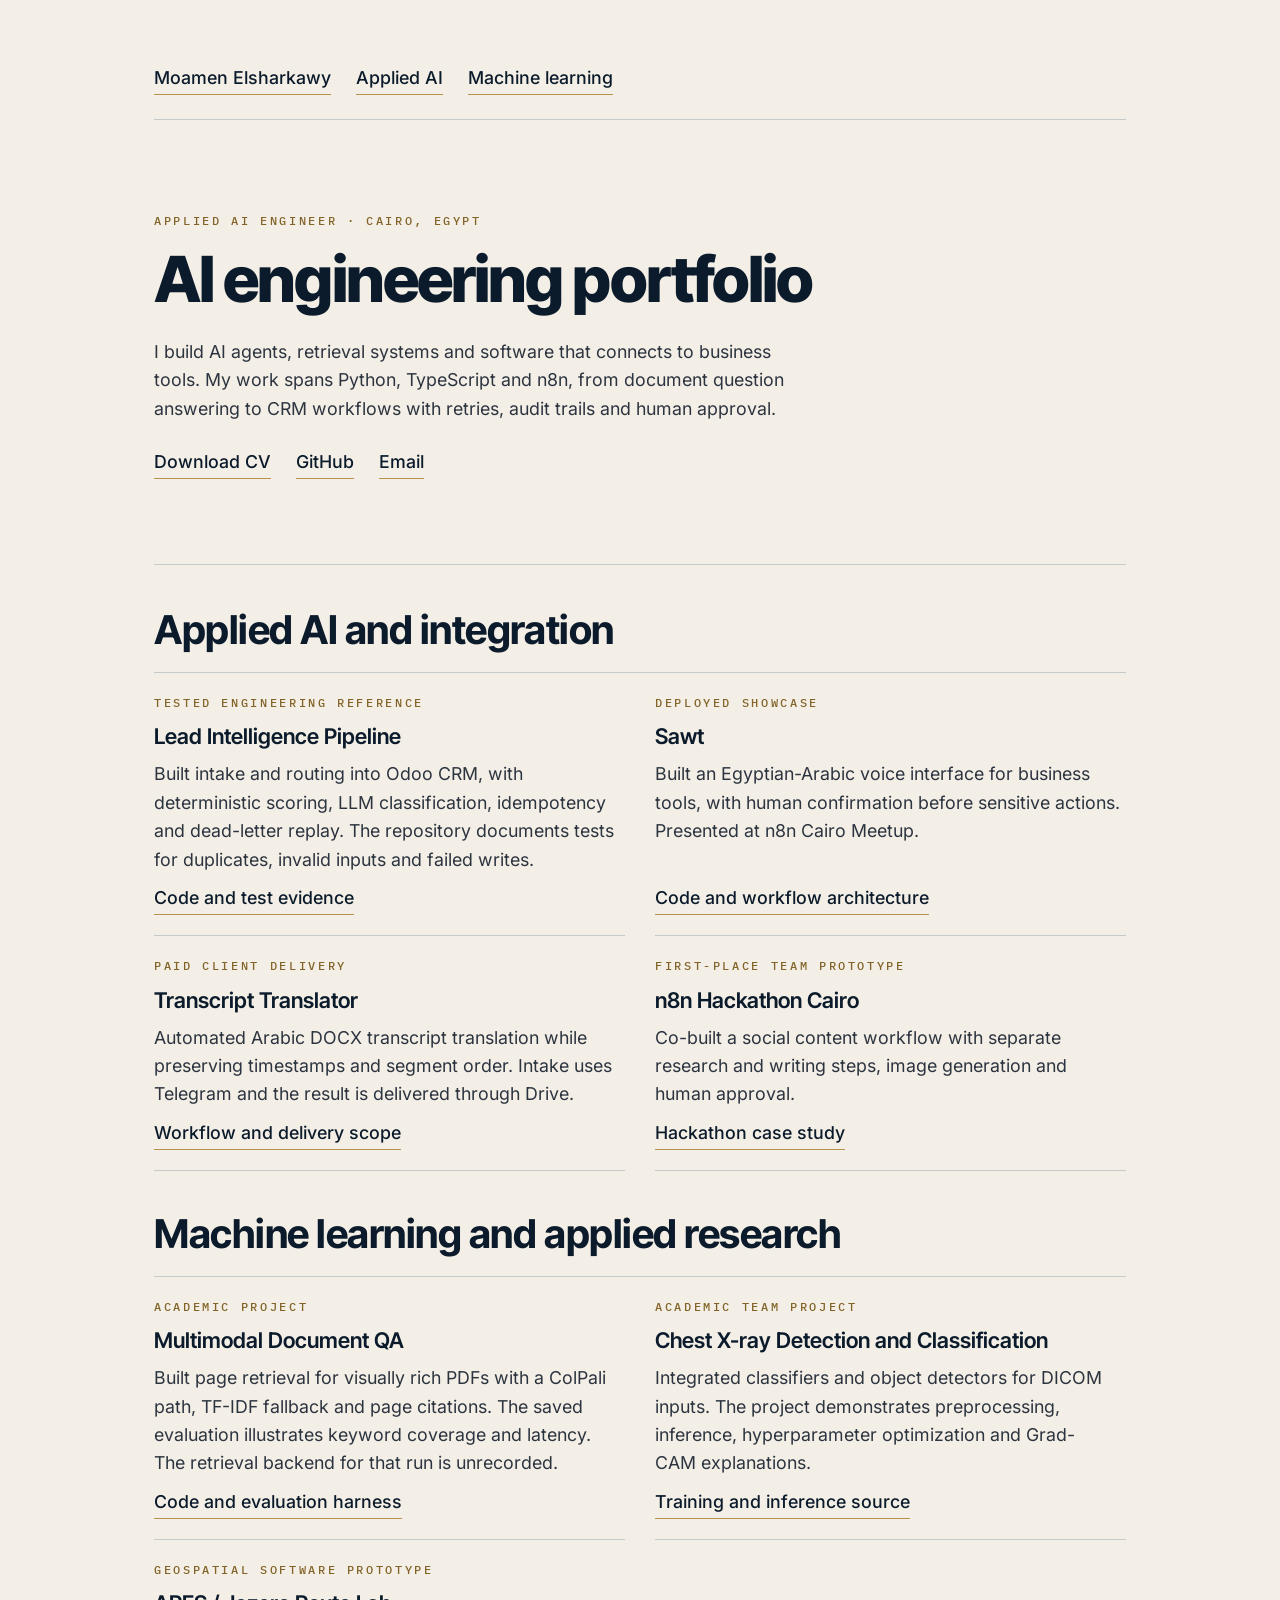
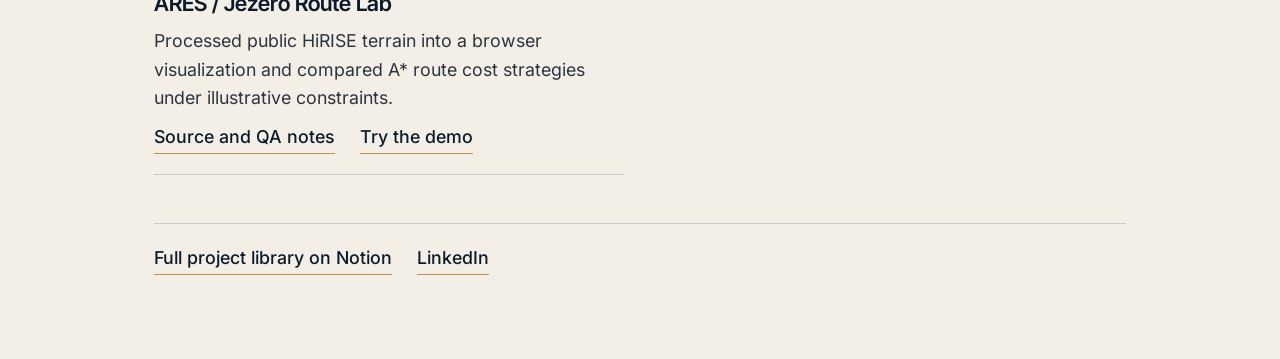
==== engineering.html @ 0602bab0 "Publish engineering portfolio and verified case studies" ====
<!doctype html>
<html lang="en">
<head>
  <meta charset="utf-8">
  <meta name="viewport" content="width=device-width, initial-scale=1">
  <title>Engineering portfolio | Moamen Elsharkawy</title>
  <meta name="description" content="Applied AI, machine learning and software engineering projects by Moamen Elsharkawy, with source code, test evidence and demonstrations.">
  <link rel="canonical" href="https://moamen-elsharkawy.github.io/engineering.html">
  <link rel="icon" type="image/svg+xml" href="./assets/favicon.svg">
  <link rel="stylesheet" href="./assets/fonts.css">
  <link rel="stylesheet" href="./assets/tokens.css">
  <link rel="stylesheet" href="./assets/site.css">
  <style>
    .engineering { width: min(1100px, 100%); margin-inline: auto; padding: clamp(24px, 5vw, 76px); }
    .engineering nav, .action-links { display: flex; flex-wrap: wrap; gap: .7rem 1.4rem; }
    .engineering a { text-underline-offset: .22em; overflow-wrap: anywhere; }
    .engineering a:focus-visible { outline: 2px solid currentColor; outline-offset: 4px; }
    .engineering header { border-block: 1px solid var(--hairline); padding-block: clamp(26px, 7vw, 85px); margin-block: 24px 42px; }
    .engineering h1 { max-width: 16ch; margin-block: 9px 24px; }
    .intro { max-width: 60ch; margin-block: 15px 25px; }
    .engineering h2 { margin-block: 40px 18px; }
    .projects { display: grid; grid-template-columns: repeat(2, minmax(0, 1fr)); gap: 0 30px; border-top: 1px solid var(--hairline); }
    .project { display: flex; flex-direction: column; padding-block: 20px; border-bottom: 1px solid var(--hairline); gap: 10px; }
    .project h3 { margin: 0; }
    .project .action-links { margin-top: auto; }
    .engineering footer { margin-top: 48px; padding-block: 20px; border-top: 1px solid var(--hairline); }
    @media (max-width: 650px) { .projects { grid-template-columns: 1fr; } }
  </style>
</head>
<body>
  <a class="skip" href="#main">Skip to content</a>
  <main id="main" class="engineering">
    <nav aria-label="Page navigation">
      <a class="link-underline" href="./index.html">Moamen Elsharkawy</a>
      <a class="link-underline" href="#applied">Applied AI</a>
      <a class="link-underline" href="#models">Machine learning</a>
    </nav>
    <header>
      <p class="kicker">Applied AI engineer · Cairo, Egypt</p>
      <h1>AI engineering portfolio</h1>
      <p class="intro">I build AI agents, retrieval systems and software that connects to business tools. My work spans Python, TypeScript and n8n, from document question answering to CRM workflows with retries, audit trails and human approval.</p>
      <div class="action-links">
        <a class="link-underline" href="./assets/Moamen-Elsharkawy-CV.pdf">Download CV</a>
        <a class="link-underline" href="https://github.com/Moamen-Elsharkawy">GitHub</a>
        <a class="link-underline" href="mailto:contact@moamen-ai.com">Email</a>
      </div>
    </header>
    <section aria-labelledby="applied">
      <h2 id="applied">Applied AI and integration</h2>
      <div class="projects">
        <article class="project">
          <p class="kicker">Tested engineering reference</p>
          <h3>Lead Intelligence Pipeline</h3>
          <p>Built intake and routing into Odoo CRM, with deterministic scoring, LLM classification, idempotency and dead-letter replay. The repository documents tests for duplicates, invalid inputs and failed writes.</p>
          <div class="action-links"><a class="link-underline" href="https://github.com/Moamen-Elsharkawy/lead-intelligence-pipeline">Code and test evidence</a></div>
        </article>
        <article class="project">
          <p class="kicker">Deployed showcase</p>
          <h3>Sawt</h3>
          <p>Built an Egyptian-Arabic voice interface for business tools, with human confirmation before sensitive actions. Presented at n8n Cairo Meetup.</p>
          <div class="action-links"><a class="link-underline" href="https://github.com/Moamen-Elsharkawy/sawt-voice-command-layer">Code and workflow architecture</a></div>
        </article>
        <article class="project">
          <p class="kicker">Paid client delivery</p>
          <h3>Transcript Translator</h3>
          <p>Automated Arabic DOCX transcript translation while preserving timestamps and segment order. Intake uses Telegram and the result is delivered through Drive.</p>
          <div class="action-links"><a class="link-underline" href="https://github.com/Moamen-Elsharkawy/transcript-translator-bot">Workflow and delivery scope</a></div>
        </article>
        <article class="project">
          <p class="kicker">First-place team prototype</p>
          <h3>n8n Hackathon Cairo</h3>
          <p>Co-built a social content workflow with separate research and writing steps, image generation and human approval.</p>
          <div class="action-links"><a class="link-underline" href="https://app.notion.com/p/4111df9dd8148162a33df10fcd00839c">Hackathon case study</a></div>
        </article>
      </div>
    </section>
    <section aria-labelledby="models">
      <h2 id="models">Machine learning and applied research</h2>
      <div class="projects">
        <article class="project">
          <p class="kicker">Academic project</p>
          <h3>Multimodal Document QA</h3>
          <p>Built page retrieval for visually rich PDFs with a ColPali path, TF-IDF fallback and page citations. The saved evaluation illustrates keyword coverage and latency. The retrieval backend for that run is unrecorded.</p>
          <div class="action-links"><a class="link-underline" href="https://github.com/Moamen-Elsharkawy/multimodal-rag-colpali">Code and evaluation harness</a></div>
        </article>
        <article class="project">
          <p class="kicker">Academic team project</p>
          <h3>Chest X-ray Detection and Classification</h3>
          <p>Integrated classifiers and object detectors for DICOM inputs. The project demonstrates preprocessing, inference, hyperparameter optimization and Grad-CAM explanations.</p>
          <div class="action-links"><a class="link-underline" href="https://github.com/Moamen-Elsharkawy/chest-xray-pneumonia-detection">Training and inference source</a></div>
        </article>
        <article class="project">
          <p class="kicker">Geospatial software prototype</p>
          <h3>ARES / Jezero Route Lab</h3>
          <p>Processed public HiRISE terrain into a browser visualization and compared A* route cost strategies under illustrative constraints.</p>
          <div class="action-links">
            <a class="link-underline" href="https://github.com/Moamen-Elsharkawy/ares-jezero-route-lab">Source and QA notes</a>
            <a class="link-underline" href="https://moamen-elsharkawy.github.io/ares-jezero-route-lab/">Try the demo</a>
          </div>
        </article>
      </div>
    </section>
    <footer class="action-links">
      <a class="link-underline" href="https://app.notion.com/p/c201df9dd81482998591011f978b1bda">Full project library on Notion</a>
      <a class="link-underline" href="https://www.linkedin.com/in/moamen--elsharkawy/">LinkedIn</a>
    </footer>
  </main>
</body>
</html>
---- assets/fonts.css ----
/* fonts.css - self-hosted replacement for the Google Fonts @import in tokens.css.
 *
 * WHY SELF-HOSTED: brand-assets/tokens.css @imports Google Fonts. On a public site that is a
 * third-party runtime dependency on the brand's typography, and tools/site-qa.mjs cannot fail on an
 * external request (it reports them but does not assert), so a blocked CDN would be invisible to the
 * only gate this site has. Vendoring makes the 404 check meaningful. Precedent: the AI Spark School
 * site vendors SpaceGrotesk-var.woff2 the same way.
 *
 * WHY THIS IS A <link>, NOT AN @import: an @import inside an already-linked stylesheet serialises a
 * second round trip before any font can start downloading. This file is linked in <head> BEFORE
 * tokens.css so the faces are declared by the time the type classes need them.
 *
 * THREE FILES, NOT EIGHT: Inter and Inter Tight are shipped as variable fonts covering the whole
 * weight range the brand uses, so one file each replaces four and three static weights. IBM Plex Mono
 * is only ever used at 500, so it stays a single static face. Latin subset only - this site is
 * English-only, which is also why IBM Plex Sans Arabic (declared in tokens.css --font-arabic) is
 * deliberately NOT shipped. Total: 108KB.
 *
 * The unicode-range is copied verbatim from the Google-served @font-face blocks these replace.
 * Licences + attribution: ./fonts/OFL.txt (all three are SIL OFL 1.1).
 */

/* Inter Tight - display face. Brand uses 600 / 700 / 800. */
@font-face {
  font-family: "Inter Tight";
  font-style: normal;
  font-weight: 600 800;
  font-display: swap;
  src: url("./fonts/InterTight-var-latin.woff2") format("woff2");
  unicode-range: U+0000-00FF, U+0131, U+0152-0153, U+02BB-02BC, U+02C6, U+02DA, U+02DC, U+0304,
    U+0308, U+0329, U+2000-206F, U+20AC, U+2122, U+2191, U+2193, U+2212, U+2215, U+FEFF, U+FFFD;
}

/* Inter - body face. Brand uses 400 / 500 / 600 / 700. */
@font-face {
  font-family: "Inter";
  font-style: normal;
  font-weight: 400 700;
  font-display: swap;
  src: url("./fonts/Inter-var-latin.woff2") format("woff2");
  unicode-range: U+0000-00FF, U+0131, U+0152-0153, U+02BB-02BC, U+02C6, U+02DA, U+02DC, U+0304,
    U+0308, U+0329, U+2000-206F, U+20AC, U+2122, U+2191, U+2193, U+2212, U+2215, U+FEFF, U+FFFD;
}

/* IBM Plex Mono - the tech micro-label layer (kickers, metadata, source lines). Only ever 500. */
@font-face {
  font-family: "IBM Plex Mono";
  font-style: normal;
  font-weight: 500;
  font-display: swap;
  src: url("./fonts/IBMPlexMono-500-latin.woff2") format("woff2");
  unicode-range: U+0000-00FF, U+0131, U+0152-0153, U+02BB-02BC, U+02C6, U+02DA, U+02DC, U+0304,
    U+0308, U+0329, U+2000-206F, U+20AC, U+2122, U+2191, U+2193, U+2212, U+2215, U+FEFF, U+FFFD;
}
---- assets/tokens.css ----
/* GENERATED from brand-assets/tokens.css by projects/internal/personal-site/tools/sync-brand.mjs.
   DO NOT EDIT - edit nothing here. brand-assets/ is frozen; the web layer is site.css, which loads
   after this file and reassigns the --fs-* tokens to fluid clamp() values. */
/* ============================================================
   MOAMEN ELSHARKAWY — PREMIUM LIGHT
   Colors + Type tokens
   ============================================================ */

/* ---------- Webfonts (Google Fonts; substitute for shipped TTFs) ---------- */
/* @import of Google Fonts removed at sync time. The faces are self-hosted and declared in
   ./fonts.css, which every page links BEFORE this file. See tools/sync-brand.mjs. */

:root {
  /* ---------- COLOR TOKENS ---------- */
  /* Brand palette — these six colors are the entire system. */
  --pearl-ivory:   #F4EFE6;   /* Primary canvas. Replaces white. */
  --obsidian-navy: #0B1B2C;   /* Type, mark, masthead. Replaces black. */
  --aged-brass:    #B8924C;   /* Hero accent — kicker, rules, big numbers, quote marks. */
  --steel-cyan:    #4FB3C7;   /* Secondary accent — keyword highlights, fine details. */
  --graphite:      #2C3440;   /* Secondary body. */
  --mist:          #9AA5B1;   /* Tertiary — captions, metadata, dividers. */

  /* Banned-by-system fallbacks (kept here for clarity, not for use) */
  /* --black: NEVER — use --obsidian-navy */
  /* --white: NEVER — use --pearl-ivory */

  /* ---------- SEMANTIC COLOR ---------- */
  --bg:           var(--pearl-ivory);
  --bg-inverted:  var(--obsidian-navy);
  --fg-1:         var(--obsidian-navy);   /* Primary type */
  --fg-2:         var(--graphite);        /* Body, secondary */
  --fg-3:         var(--mist);            /* Captions, metadata, divider */
  --accent:       var(--aged-brass);      /* Hero accent */
  --accent-2:     var(--steel-cyan);      /* Secondary accent */
  --rule:         var(--aged-brass);      /* Brass thin rule */
  --hairline:     rgba(154, 165, 177, 0.5); /* Mist 50% — soft divider */
  --masthead:     var(--obsidian-navy);   /* Magazine top/bottom rules */

  /* ---------- TYPE FAMILIES ---------- */
  --font-display: "Inter Tight", "Inter", system-ui, -apple-system, sans-serif;
  --font-body:    "Inter", system-ui, -apple-system, sans-serif;
  --font-arabic:  "IBM Plex Sans Arabic", "Cairo", "Noto Naskh Arabic", system-ui, sans-serif;
  --font-quote:   Georgia, "Times New Roman", serif; /* ONLY for oversized decorative quote mark */
  --font-mono:    "IBM Plex Mono", ui-monospace, "Consolas", monospace; /* tech micro-labels: kickers, metadata, captions */

  /* ---------- TYPE WEIGHTS ---------- */
  --w-body:    400;
  --w-medium:  500;
  --w-label:   600;   /* kicker, button label, tag */
  --w-bold:    700;   /* H2/H3, wordmark */
  --w-display: 800;   /* H1, hero numbers */

  /* ---------- TYPE SCALE ---------- */
  --fs-kicker:    10px;   /* 9–11 acceptable */
  --fs-caption:   12px;
  --fs-body-sm:   13px;
  --fs-body:      15px;
  --fs-body-lg:   16px;
  --fs-h3:        18px;
  --fs-h2:        26px;
  --fs-h1:        40px;   /* 32–48 */
  --fs-hero-num:  104px;  /* 80–120 */
  --fs-quote:     120px;  /* Decorative Georgia quote mark */

  /* ---------- TRACKING ---------- */
  --ls-display: -0.03em;   /* -1 to -1.5 on large sizes */
  --ls-h2:      -0.012em;
  --ls-body:     0;
  --ls-kicker:   0.22em;   /* 2–3px */
  --ls-byline:   0.18em;

  /* ---------- LINE HEIGHT ---------- */
  --lh-tight:   1.05;   /* hero numbers, big display */
  --lh-display: 1.12;   /* H1 */
  --lh-h2:      1.18;
  --lh-body:    1.6;
  --lh-quote:   1.18;

  /* ---------- LAYOUT TOKENS ---------- */
  --pad-card:        32px;   /* preferred — never below 24 */
  --pad-card-min:    24px;
  --radius-card:      6px;   /* corner radius on post layouts */
  --radius-tile:      8px;
  --rule-thin:        1px;   /* masthead, hairline */
  --rule-mid:       1.5px;   /* brass below kicker */
  --rule-bold:        4px;   /* brass underline at hero scale */
  --rule-w-short:    32px;   /* 24–48 brass rule below kicker */
  --rule-w-stat:     80px;   /* short brass rule below stat context */
  --rule-w-sig:      40px;   /* under wordmark */

  /* ---------- ASPECT RATIOS ---------- */
  /* For canvas containers — applied via aspect-ratio. */
  --ar-post:    4 / 5;     /* 1080×1350 */
  --ar-cover:   4 / 1;     /* 1584×396 */
  --ar-thumb:   16 / 9;    /* 1280×720 */
  --ar-square:  1 / 1;     /* 1080×1080 */
  --ar-story:   9 / 16;    /* 1080×1920 */
}

/* ============================================================
   BASE
   ============================================================ */

html, body {
  background: var(--bg);
  color: var(--fg-1);
  font-family: var(--font-body);
  font-size: var(--fs-body);
  line-height: var(--lh-body);
  -webkit-font-smoothing: antialiased;
  -moz-osx-font-smoothing: grayscale;
  text-rendering: optimizeLegibility;
}

/* ============================================================
   SEMANTIC TYPE — apply directly or via class
   ============================================================ */

.h1, h1 {
  font-family: var(--font-display);
  font-weight: var(--w-display);
  font-size: var(--fs-h1);
  line-height: var(--lh-display);
  letter-spacing: var(--ls-display);
  color: var(--fg-1);
  margin: 0;
  text-wrap: balance;
}

.h2, h2 {
  font-family: var(--font-display);
  font-weight: var(--w-bold);
  font-size: var(--fs-h2);
  line-height: var(--lh-h2);
  letter-spacing: var(--ls-h2);
  color: var(--fg-1);
  margin: 0;
}

.h3, h3 {
  font-family: var(--font-display);
  font-weight: var(--w-label);
  font-size: var(--fs-h3);
  line-height: 1.3;
  color: var(--fg-1);
  margin: 0;
}

.body, p {
  font-family: var(--font-body);
  font-weight: var(--w-body);
  font-size: var(--fs-body);
  line-height: var(--lh-body);
  color: var(--fg-2);
  margin: 0;
  text-wrap: pretty;
}

.body-sm {
  font-size: var(--fs-body-sm);
  line-height: var(--lh-body);
  color: var(--fg-2);
}

/* Kicker label — UPPERCASE, brass, wide-tracked, MONOSPACE (the tech-layer cue). The brand's signature. */
.kicker {
  font-family: var(--font-mono);
  font-weight: 500;
  font-size: var(--fs-kicker);
  letter-spacing: 0.2em;
  text-transform: uppercase;
  color: var(--accent);
  display: inline-block;
}

/* Caption / metadata in mist — monospace, "reads as code" */
.caption,
.meta {
  font-family: var(--font-mono);
  font-weight: 500;
  font-size: var(--fs-kicker);
  letter-spacing: 0.18em;
  text-transform: uppercase;
  color: var(--fg-3);
}

/* Wordmark — UPPERCASE in footer / signature placement */
.wordmark {
  font-family: var(--font-body);
  font-weight: var(--w-bold);
  font-size: var(--fs-caption);
  letter-spacing: var(--ls-byline);
  text-transform: uppercase;
  color: var(--fg-1);
}

/* Hero number — Inter Tight 800 in brass */
.hero-num {
  font-family: var(--font-display);
  font-weight: var(--w-display);
  font-size: var(--fs-hero-num);
  line-height: var(--lh-tight);
  letter-spacing: -0.04em;
  color: var(--accent);
}

/* Pull-quote mark — the only serif moment in the brand */
.quote-mark {
  font-family: var(--font-quote);
  font-weight: 700;
  font-size: var(--fs-quote);
  line-height: 1;
  color: var(--accent);
  opacity: 0.6;
}

/* Quote body */
.quote-body {
  font-family: var(--font-display);
  font-weight: var(--w-label);
  font-size: var(--fs-body-lg);
  line-height: var(--lh-quote);
  color: var(--fg-1);
}

/* Brass rules ------------------------------------------------ */
.rule-brass {
  display: block;
  height: var(--rule-mid);
  background: var(--accent);
  border: 0;
  width: var(--rule-w-short);
  margin: 0;
}
.rule-brass-bold {
  display: block;
  height: var(--rule-bold);
  background: var(--accent);
  border: 0;
  width: var(--rule-w-sig);
  margin: 0;
}
.rule-hairline {
  display: block;
  height: 1px;
  background: var(--hairline);
  border: 0;
  width: 100%;
  margin: 0;
}
.rule-masthead {
  display: block;
  height: 1px;
  background: var(--masthead);
  border: 0;
  width: 100%;
  margin: 0;
}

/* Highlights inside headlines */
.hl-brass { color: var(--accent); }
.hl-cyan  { color: var(--accent-2); }

/* Arabic block — RTL with the IBM Plex Arabic stack */
.arabic,
[dir="rtl"] {
  font-family: var(--font-arabic);
}

/* ============================================================
   CANVAS — fixed-size post / cover / thumb scaffolds
   ============================================================ */

.canvas {
  background: var(--bg);
  color: var(--fg-1);
  font-family: var(--font-body);
  position: relative;
  overflow: hidden;
}
.canvas--post   { width: 1080px; height: 1350px; }
.canvas--square { width: 1080px; height: 1080px; }
.canvas--thumb  { width: 1280px; height:  720px; }
.canvas--cover  { width: 1584px; height:  396px; }
.canvas--story  { width: 1080px; height: 1920px; }

/* ============================================================
   TECH LAYER — node-line motif + signature (the "AI automation" cue)
   ============================================================ */

/* Node-line motif: a thin brass line punctuated by 3 dots. The evolution of the plain
   brass rule; reads as a workflow path. CSS-only (line + 3 radial-gradient dots). */
.node-rule {
  height: 9px;
  width: var(--rule-w-stat);   /* default ~80px; override inline as needed */
  background:
    linear-gradient(var(--accent), var(--accent)) 0 50% / 100% 1.5px no-repeat,
    radial-gradient(circle, var(--accent) 4px, transparent 4.5px) 0%   50% / 9px 9px no-repeat,
    radial-gradient(circle, var(--accent) 4px, transparent 4.5px) 50%  50% / 9px 9px no-repeat,
    radial-gradient(circle, var(--accent) 4px, transparent 4.5px) 100% 50% / 9px 9px no-repeat;
}

/* Signature lockup — the M-Flow mark + name, placed quietly in a corner/footer of every piece.
   Markup:  <div class="signature"><svg class="sig-mark">…M-Flow…</svg>
              <span class="sig-name">Moamen Elsharkawy</span></div>
   On tight surfaces (avatars, small thumbs) drop .sig-name and keep the mark only. */
.signature {
  display: inline-flex;
  align-items: center;
  gap: 10px;
}
.signature .sig-mark { display: block; flex: none; }
.signature .sig-name {
  font-family: var(--font-body);
  font-weight: var(--w-label);
  font-size: var(--fs-caption);
  letter-spacing: 0.06em;
  text-transform: uppercase;
  color: var(--fg-1);
  white-space: nowrap;
}
.signature .sig-name.on-dark { color: var(--pearl-ivory); }

/* The M-Flow mark as an inline SVG (paste this where a mark is needed; set color via `color`).
   <svg class="sig-mark" viewBox="0 0 120 120" width="26" height="26" style="color:var(--accent)">
     <path d="M24 30 L24 94 M24 30 L60 74 L96 30 M96 30 L96 94" fill="none"
       stroke="currentColor" stroke-width="11" stroke-linecap="round" stroke-linejoin="round"/>
     <circle cx="24" cy="30" r="9" fill="currentColor"/><circle cx="96" cy="30" r="9" fill="currentColor"/>
     <circle cx="60" cy="74" r="9" fill="currentColor"/>
   </svg> */
---- assets/site.css ----
/* ============================================================================================
   site.css - THE WEB LAYER for moamen-ai.com
   Loads AFTER assets/tokens.css (the vendored, frozen Premium Light brand system).
   ============================================================================================

   HOW THIS RELATES TO THE BRAND. tokens.css is tuned for fixed canvases (1080x1350, 1280x720) and
   every one of its type classes hardcodes `font-size: var(--fs-h1)` etc. So the cheapest correct way
   to make the whole brand responsive is to REASSIGN those same custom properties here, in one :root
   block. Because this file loads second, the new values cascade into .h1 / .h2 / .kicker / .hero-num /
   .quote-mark / .body with every ratio, tracking and line-height preserved. tokens.css is never
   edited (it is frozen and hash-checked by tools/sync-brand.mjs --check).

   FOUR RECORDED AMENDMENTS. A responsive site cannot hold every canvas-tuned number. Each deviation
   is a documented decision, not silent drift. Full reasoning: docs/decisions.md.

     A. Body base 15px -> 16px minimum. The canvas scale was tuned for a 1080px artboard, not a
        16px-rem browser.
     B. --fs-hero-num may fall below the brand's 80px floor under 1024px, because 80px overflows a
        390px column. It never exceeds 120px, so the top of the 80-120px band is respected.
     C. The kicker is 11px, stepping to 12px at 768px, not the canvas 10px. At 0.2em tracking, 10px is
        unreadable on a phone. Nothing on this site renders below 11px, so the brand's 9px hard floor
        keeps real headroom instead of being scraped.
     D. CONTRAST. Measured against Pearl Ivory #F4EFE6: Obsidian 15.19:1 and Graphite 10.96:1 pass,
        but Mist 2.19:1, Aged Brass 2.53:1 and Steel Cyan 2.13:1 fail even the 3:1 non-text minimum,
        at every size. brand-guide.md never mentions contrast, so it gives no cover. The line drawn
        here, and it is a clean one:
          - brass TEXT on Pearl        -> --brass-deep #826429 (4.82:1)
          - brass GEOMETRY (rules, dots, node motif, graph spine, the mark, borders) -> --aged-brass,
            unchanged, because none of it is text
          - brass text on the two obsidian bands -> --aged-brass, unchanged (6.01:1)
          - mist TEXT on Pearl         -> --graphite (10.96:1)
          - mist text on obsidian      -> --mist, unchanged (6.95:1)
          - mist 1px hairlines         -> unchanged, non-text
          - focus ring                 -> Obsidian, never brass
        --brass-deep is the same hue (39.8deg vs 38.9deg), just darker, so kickers still read as
        brass. Brass is never the sole carrier of information anywhere on this site.
        NOTE: --graphite is 1.39:1 on Obsidian. It must never appear on the two dark bands.

   STRUCTURAL LAW: brass rule widths stay FIXED at the token values (32 / 40 / 80px) and are never a
   percentage or a vw. brand-guide.md says a brass rule is 24-80px and must always be short, never
   spanning full width - a percentage-width rule violates that at some viewport by definition.

   MEASURE, NOT PERCENTAGE COLUMNS: the reading column is set in `ch`. That is what makes the page read
   as a publication at every width rather than only at the one it was designed on.

   FILE ORDER MATTERS: the prefers-reduced-motion block is the LAST thing in this file. If it came
   before the component rules, `.reveal { opacity: 1 }` would lose the cascade to the later
   `.reveal { opacity: 0 }` at equal specificity, and any element the JS guard missed would stay
   invisible. Do not move it.

   BREAKPOINTS - four, and only four (CSS cannot use custom properties in media queries, so literals):
     560px   credential strips and 4-up figure grids go single column; colophon bottom row wraps
     700px   the hero node graph is replaced by its 2x2 HTML fallback; the fixed bottom CTA bar
             appears; masthead drops to 56px
     900px   2x2 and 3-up grids collapse; masthead centre links hide; ledger goes 2x2
     1080px  the hero, #house and the work rows split into two columns
   (1200px is used once, to let #method go 4-across.)
   ============================================================================================ */

/* ---------------------------------------------------------------------------
   1. TOKEN LAYER - fluid reassignment + the new --web-* names
   Every clamp is written as clamp(min, Avw + Bpx, max) so the middle term is exact at both ends
   (390px phone, 1440px desktop) instead of being a hand-waved guess.
   --------------------------------------------------------------------------- */
:root {
  /* --- amendment D: the one new colour, a darker shade of the existing brass --- */
  --brass-deep: #826429;         /* 4.82:1 on Pearl Ivory. Brass TEXT on light surfaces only. */

  /* --- fluid type scale (reassigns tokens.css) --- */
  --fs-kicker:   11px;                                  /* amendment C; steps to 12px at 768px */
  --fs-caption:  clamp(12px, 0.10vw + 11.6px, 13px);
  --fs-body-sm:  clamp(13px, 0.10vw + 12.6px, 14px);
  --fs-body:     clamp(16px, 0.19vw + 15.3px, 18px);    /* amendment A */
  --fs-body-lg:  clamp(17px, 0.38vw + 15.5px, 21px);
  --fs-h3:       clamp(19px, 0.29vw + 17.9px, 22px);
  --fs-h2:       clamp(27px, 1.43vw + 21.4px, 42px);
  --fs-h1:       clamp(38px, 2.86vw + 26.9px, 68px);
  --fs-hero-num: clamp(52px, 6.10vw + 28.2px, 116px);   /* amendment B */
  --fs-quote:    clamp(72px, 4.57vw + 54.2px, 120px);

  /* --- things the canvas system never needed --- */
  --web-gutter:       clamp(24px, 4.6vw, 72px);  /* 24px floor is the brand's own stated minimum */
  --web-band-y:       clamp(72px, 8.6vw, 148px);
  --web-container:    1160px;
  --web-measure:      68ch;
  --web-measure-lead: 34ch;
  --web-measure-head: 21ch;

  --web-masthead-h:   66px;
  --web-mobile-cta-h: 56px;

  /* --- motion --- */
  --web-ease:      cubic-bezier(0.2, 0.7, 0.3, 1);
  --web-ease-draw: cubic-bezier(0.22, 0.61, 0.36, 1);
  --web-t-hover:   160ms;
  --web-t-reveal:  240ms;
}

@media (min-width: 768px) {
  :root { --fs-kicker: 12px; }
}

/* ---------------------------------------------------------------------------
   2. BASE
   --------------------------------------------------------------------------- */
*, *::before, *::after { box-sizing: border-box; }
* { margin: 0; padding: 0; }

html {
  -webkit-text-size-adjust: 100%;
  /* every anchor target clears the sticky masthead; see .anchor below */
  scroll-padding-bottom: var(--web-mobile-cta-h);
}

body {
  background: var(--bg);
  color: var(--fg-1);
  font-family: var(--font-body);
  font-size: var(--fs-body);
  line-height: var(--lh-body);
  overflow-x: hidden;   /* belt-and-braces: site-qa.mjs asserts scrollWidth == innerWidth */
}

img, svg { display: block; max-width: 100%; }
ul, ol { list-style: none; }

a { color: inherit; text-decoration: none; transition: color var(--web-t-hover) ease; }
a:hover { color: var(--brass-deep); }          /* colour shift only - brand law, no geometry change */
a:active { opacity: 0.85; }                     /* press state; never a shrink */

/* Focus: Obsidian at 15.19:1. NEVER brass (2.53:1 would fail the 3:1 non-text minimum). */
:focus-visible { outline: 2px solid var(--obsidian-navy); outline-offset: 3px; border-radius: 2px; }
:focus:not(:focus-visible) { outline: none; }
.band--dark :focus-visible { outline-color: var(--pearl-ivory); }

.sr-only {
  position: absolute; width: 1px; height: 1px; padding: 0; margin: -1px;
  overflow: hidden; clip: rect(0 0 0 0); white-space: nowrap; border: 0;
}

/* Skip link - first focusable element on every page. */
.skip {
  position: absolute; left: var(--web-gutter); top: -100px; z-index: 100;
  background: var(--obsidian-navy); color: var(--pearl-ivory);
  padding: 12px 20px; font-size: var(--fs-body-sm); font-weight: var(--w-label);
  transition: top 120ms ease;
}
.skip:focus { top: 12px; color: var(--pearl-ivory); }

/* Every id that is a link target clears the sticky masthead, so a jump does not land under it.
   Load-bearing for the nine #numbers provenance rows the ledger figures link to. */
.anchor { scroll-margin-top: calc(var(--web-masthead-h) + 16px); }
@media (max-width: 700px) { .anchor { scroll-margin-top: 72px; } }

/* ---------------------------------------------------------------------------
   3. AMENDMENT D APPLIED - the colour corrections over tokens.css
   --------------------------------------------------------------------------- */

/* Brass text on Pearl drops to the deeper shade. */
.kicker { color: var(--brass-deep); letter-spacing: var(--ls-kicker); }
.hero-num { color: var(--brass-deep); }
.hl-brass { color: var(--brass-deep); }

/* Mist text on Pearl becomes Graphite. Mist survives only as hairlines and on the dark bands. */
.caption, .meta { color: var(--fg-2); }

/* On the two obsidian bands, brass and mist are already compliant, so they revert to the true brand
   values. This is also why --graphite must never appear inside .band--dark. */
.band--dark .kicker,
.band--dark .hero-num,
.band--dark .hl-brass { color: var(--accent); }
.band--dark .caption,
.band--dark .meta { color: var(--fg-3); }

/* ---------------------------------------------------------------------------
   4. LAYOUT PRIMITIVES
   --------------------------------------------------------------------------- */
.container { width: 100%; max-width: var(--web-container); margin-inline: auto; }

.band { padding: var(--web-band-y) var(--web-gutter); }
.band--tight { padding-block: calc(var(--web-band-y) * 0.72); }

.band--dark {
  background: var(--bg-inverted);
  color: var(--pearl-ivory);
}
.band--dark h2, .band--dark h3, .band--dark .h2, .band--dark .h3 { color: var(--pearl-ivory); }
.band--dark p { color: #CFCABF; }   /* Pearl at reduced strength: 11.2:1 on Obsidian */

.measure { max-width: var(--web-measure); }

.sec-head { margin-bottom: clamp(40px, 4vw, 64px); }
.sec-head .kicker { display: block; margin-bottom: 12px; }
.sec-head .node-rule { margin-bottom: 22px; }
.sec-head h2 { max-width: 24ch; }
.sec-head p { margin-top: 18px; max-width: 56ch; font-size: var(--fs-body-lg); }

/* A section head whose "heading" is really a statement line, not a title (used by #ledger). Set at
   body-lg in the display face rather than at h2 scale, so it reads as a claim being made rather than
   as another section title. */
.sec-head .statement {
  font-family: var(--font-display); font-weight: var(--w-label);
  font-size: var(--fs-body-lg); line-height: var(--lh-h2); letter-spacing: 0;
  max-width: 46ch;
}

.grid-2 { display: grid; grid-template-columns: repeat(2, 1fr); gap: clamp(32px, 3.4vw, 48px); }
.grid-3 { display: grid; grid-template-columns: repeat(3, 1fr); gap: clamp(28px, 3vw, 40px); }
.grid-4 { display: grid; grid-template-columns: repeat(4, 1fr); gap: clamp(24px, 2.4vw, 36px); }
@media (max-width: 900px) { .grid-2, .grid-3, .grid-4 { grid-template-columns: 1fr; } }

.row-hairline { border-top: 1px solid var(--hairline); }
.rule-full { height: 1px; background: var(--hairline); border: 0; }

/* ---------------------------------------------------------------------------
   5. THE NODE-LINE MOTIF, extended
   .node-rule already exists in tokens.css. .stack-strip is the new component: the same brass line +
   dot language replacing tag pills, which are the most generic element in a portfolio card.
   --------------------------------------------------------------------------- */
/* tokens.css declares .node-rule's height, width and background but no `display`, so on the <span>
   this site uses it stays inline and the box is never drawn. One line makes the brand's second
   signature element actually render. */
.node-rule { display: block; }

.stack-strip {
  display: flex; flex-wrap: wrap; align-items: center;
  gap: 6px 18px;
  font-family: var(--font-mono); font-weight: 500; font-size: 11px;
  letter-spacing: 0.1em; text-transform: uppercase; color: var(--fg-1);
  padding-top: 16px; position: relative;
}
/* A hairline, not brass. A brass rule spanning the strip would run 280px+; brand-guide.md caps brass
   rules at 24-80px and says they must always be short. The brass DOTS carry the node motif on their
   own, which is the point of the component. */
.stack-strip::before {
  content: ""; position: absolute; top: 0; left: 0; right: 0;
  height: 1px; background: var(--hairline);
}
.stack-strip li { display: flex; align-items: center; gap: 7px; }
.stack-strip li::before {
  content: ""; width: 4px; height: 4px; border-radius: 50%;
  background: var(--accent); flex: none;
}

/* ---------------------------------------------------------------------------
   6. MASTHEAD + persistent CTA
   --------------------------------------------------------------------------- */
.masthead {
  position: sticky; top: 0; z-index: 50;
  background: var(--bg);
  height: var(--web-masthead-h);
  border-bottom: 1px solid transparent;
  transition: border-color 200ms ease;
}
.masthead.is-scrolled { border-bottom-color: var(--masthead); }
.masthead-inner {
  height: 100%; display: flex; align-items: center; gap: 24px;
  padding-inline: var(--web-gutter);
}
.masthead .lockup { display: flex; align-items: center; gap: 10px; flex: none; }
.masthead .lockup svg { color: var(--obsidian-navy); }
.masthead .lockup:hover svg { color: var(--brass-deep); }
.nav-links { display: flex; gap: 28px; margin-inline: auto; }
.nav-links a { font-size: 15px; font-weight: var(--w-medium); }
.masthead-right { display: flex; align-items: center; gap: 20px; flex: none; }
.masthead-right .meta { display: none; }

/* Text CTA with a brass underline. Deliberately not a filled pill: brand-guide has no button spec and
   a filled pill is the most generic element available. */
.cta-text {
  font-weight: var(--w-label); font-size: 15px;
  border-bottom: 1.5px solid var(--accent); padding-bottom: 2px;
}

@media (min-width: 1080px) { .masthead-right .meta { display: block; } }
@media (max-width: 900px) {
  .nav-links { display: none; }
  .masthead-right { margin-inline-start: auto; }
}
@media (max-width: 700px) {
  .masthead { height: 56px; }
  body { padding-bottom: var(--web-mobile-cta-h); }
}

.mobile-cta-bar { display: none; }
@media (max-width: 700px) {
  .mobile-cta-bar {
    display: flex; align-items: center; justify-content: center;
    position: fixed; inset: auto 0 0 0; z-index: 60;
    height: var(--web-mobile-cta-h);
    background: var(--bg); border-top: 1px solid var(--masthead);
  }
  .mobile-cta-bar a {
    font-weight: var(--w-label); font-size: 15px;
    border-bottom: 1.5px solid var(--accent); padding-bottom: 2px;
  }
}

/* ---------------------------------------------------------------------------
   7. BUTTONS - exactly one filled element per page, in the hero
   --------------------------------------------------------------------------- */
.btn {
  display: inline-block;
  font-family: var(--font-body); font-weight: var(--w-label); font-size: var(--fs-body);
  padding: 14px 26px; border-radius: 6px; border: 1.5px solid var(--obsidian-navy);
  background: var(--obsidian-navy); color: var(--pearl-ivory);
  transition: background-color var(--web-t-hover) ease, border-color var(--web-t-hover) ease;
}
.btn:hover { background: var(--aged-brass); border-color: var(--aged-brass); color: var(--pearl-ivory); }
.btn:active { opacity: 0.85; }

.btn--onDark {
  background: var(--aged-brass); border-color: var(--aged-brass); color: var(--obsidian-navy);
}
.btn--onDark:hover {
  background: var(--pearl-ivory); border-color: var(--pearl-ivory); color: var(--obsidian-navy);
}

.link-underline { border-bottom: 1.5px solid var(--accent); padding-bottom: 2px; font-weight: var(--w-medium); }

/* ---------------------------------------------------------------------------
   8. HERO
   --------------------------------------------------------------------------- */
.hero { padding: clamp(40px, 4vw, 64px) var(--web-gutter) var(--web-band-y); }
.hero-grid {
  display: grid; grid-template-columns: 1.05fr 0.95fr;
  gap: clamp(40px, 4.4vw, 64px); align-items: center;
}
@media (max-width: 1080px) {
  .hero-grid { grid-template-columns: 1fr; }
  .hero-graph { order: 2; max-width: 480px; margin-inline: auto; }
}

.hero-meta {
  display: flex; justify-content: space-between; align-items: baseline; gap: 16px;
  padding-block: 12px;
  border-top: 1px solid var(--masthead); border-bottom: 1px solid var(--masthead);
  margin-bottom: 28px;
}
.hero-meta .kicker { letter-spacing: 0.18em; }
.hero h1 { max-width: var(--web-measure-head); margin-block: 22px 0; }
.hero h1 em { font-style: normal; color: var(--brass-deep); }
.hero .lead { margin-top: 22px; max-width: 46ch; font-size: var(--fs-body-lg); }
.cta-row { display: flex; flex-wrap: wrap; align-items: center; gap: 20px 28px; margin-top: 32px; }
.micro-cta { margin-top: 20px; max-width: 52ch; font-size: var(--fs-body-sm); }

/* Hero byline: the face above the fold, in the magazine-author idiom rather than as a hero image.
   Same file as the large #about portrait, so it costs no extra request. The brass ring is CSS, not
   baked into the raster, so it stays a true 1.5px at both display sizes. */
.hero-byline { display: flex; align-items: center; gap: 16px; margin-top: 30px; }
.hero-byline img {
  width: 76px; height: 76px; flex: none;
  border-radius: 50%;
  box-shadow: 0 0 0 1.5px var(--aged-brass);
}
.hero-byline strong {
  display: block; font-family: var(--font-display); font-weight: var(--w-bold);
  font-size: var(--fs-body); color: var(--fg-1);
}
.hero-byline .meta { display: block; margin-top: 5px; font-size: 11px; line-height: 1.6; }

/* Credential strip - brand signature element: mono label over a display value. */
.cred-strip {
  display: grid; grid-template-columns: repeat(3, 1fr);
  margin-top: 34px; padding-top: 22px; border-top: 1px solid var(--hairline);
}
.cred-cell { padding-inline: 20px; }
.cred-cell:first-child { padding-inline-start: 0; }
.cred-cell + .cred-cell { border-inline-start: 1px solid var(--hairline); }
.cred-cell .meta { display: block; font-size: 11px; margin-bottom: 7px; }
.cred-cell strong {
  font-family: var(--font-display); font-weight: var(--w-bold);
  font-size: var(--fs-body); color: var(--fg-1); line-height: 1.35;
}
@media (max-width: 560px) {
  .cred-strip { grid-template-columns: 1fr; gap: 18px; }
  .cred-cell { padding-inline: 0; }
  .cred-cell + .cred-cell { border-inline-start: 0; border-top: 1px solid var(--hairline); padding-top: 18px; }
}

/* ---------------------------------------------------------------------------
   9. THE NODE GRAPH
   THE ASPECT-RATIO LOCK IS MANDATORY. preserveAspectRatio="xMidYMid meet" letterboxes the SVG
   whenever the container's ratio differs from the viewBox, which is exactly how label alignment
   silently detaches at one viewport and never gets noticed. Locking the wrapper to the viewBox ratio
   removes the whole failure mode.
   NO <text> IN THE SVG: SVG text scales with the viewBox, so an 11px label lands near 4.5px at mobile
   width, under the brand's 9px floor. Labels are HTML in grid rows that share the graph's column
   template - and the template is derived from the real node x-positions, not equal quarters, or the
   labels sit up to 7px off their nodes.
   --------------------------------------------------------------------------- */
.ng-wrap { max-width: 620px; margin-inline: auto; }

/* Node columns sit at x = 80 / 240 / 400 / 560 in a 640-wide viewBox - which is exactly the centre of
   each quarter (160 wide). That is deliberate: it means four equal 1fr label columns land dead on the
   nodes with zero positioning maths, at every width. The alternative considered was columns at
   96/288/480/672 in a 760 viewBox, where equal quarters would have put labels up to 7px off their
   nodes, drifting proportionally with the viewport.
   It also improves the logo mapping: x' = 6.667x - 80 and y' = 4.0625y - 1.875, so the mark's own
   nodes (24,30) and (96,30) land precisely on column 1 and column 4, and the horizontal stretch drops
   from 2.01:1 to 1.64:1 - enough that the spine still reads as the M-Flow mark, which is what makes
   the claim in docs/decisions.md true rather than decorative. */
.ng-labels, .ng-captions {
  display: grid;
  grid-template-columns: repeat(4, 1fr);
}
.ng-labels {
  margin-bottom: 14px;
  font-family: var(--font-mono); font-weight: 500; font-size: 11px;
  letter-spacing: 0.16em; text-transform: uppercase;
  color: var(--fg-2);                 /* amendment D: Graphite, not Mist - these are the diagram's
                                         only readable labels, so they cannot be its least legible
                                         content. */
}
.ng-labels span { text-align: center; }
.ng-svg { width: 100%; height: auto; aspect-ratio: 640 / 480; }
.ng-captions { margin-top: 12px; align-items: start; }
.ng-captions .cadence-caps { grid-column: 4; }
.ng-captions .loop-cap { grid-column: 1; grid-row: 1; }
.ng-captions li, .ng-captions p {
  font-family: var(--font-mono); font-weight: 500; font-size: 11px;
  letter-spacing: 0.08em; text-transform: uppercase; color: var(--fg-1);
  text-align: center; line-height: 1.9;
}
.ng-captions .loop-cap { color: var(--fg-2); }
.ng-captions .loop-cap::before {
  content: ""; display: inline-block; width: 5px; height: 5px; border-radius: 50%;
  background: var(--steel-cyan); margin-inline-end: 7px; vertical-align: 0.15em;
}

.ng-edge   { fill: none; stroke: var(--hairline); stroke-width: 1.5; stroke-linecap: round; stroke-linejoin: round; }
.ng-cyan   { fill: none; stroke: var(--steel-cyan); stroke-width: 1.5; stroke-dasharray: 4 6; }
.ng-spine  { fill: none; stroke: var(--aged-brass); stroke-width: 2.5; stroke-linecap: round; stroke-linejoin: round; }
.ng-node   { fill: var(--obsidian-navy); }
.ng-node--brass { fill: var(--aged-brass); }   /* the three M-Flow nodes; these never animate */
.static-flow { display: none; }                /* reduced-motion substitute for the packet */

/* The 2x2 fallback that replaces the whole SVG under 700px. */
.ng-fallback { display: none; }
@media (max-width: 700px) {
  .ng-wrap { display: none; }
  .ng-fallback {
    display: grid; grid-template-columns: 1fr 1fr;
    border-top: 1px solid var(--hairline); border-inline-start: 1px solid var(--hairline);
  }
  .ng-fallback li {
    display: flex; align-items: center; gap: 10px; padding: 18px 16px;
    border-bottom: 1px solid var(--hairline); border-inline-end: 1px solid var(--hairline);
    font-family: var(--font-mono); font-weight: 500; font-size: 11px;
    letter-spacing: 0.14em; text-transform: uppercase; color: var(--fg-2);
  }
  .ng-fallback li::before {
    content: ""; width: 5px; height: 5px; border-radius: 50%;
    background: var(--accent); flex: none;
  }
}

/* ---------------------------------------------------------------------------
   10. FIGURES (the proof ledger, work rows, case pages)
   --------------------------------------------------------------------------- */
.fig-grid {
  display: grid; grid-template-columns: repeat(4, minmax(0, 1fr));
}
.fig-grid .fig-num { font-size: clamp(40px, 5vw, 76px); }
.fig { padding-inline: clamp(16px, 1.8vw, 28px); }
.fig:first-child { padding-inline-start: 0; }
.fig + .fig { border-inline-start: 1px solid var(--hairline); }
.fig-num {
  font-family: var(--font-display); font-weight: var(--w-display);
  font-size: var(--fs-hero-num); line-height: var(--lh-tight); letter-spacing: -0.04em;
  color: var(--brass-deep);
  font-variant-numeric: tabular-nums;
  display: block;
}
.fig-num a { color: inherit; }
.fig-num a:hover { color: var(--obsidian-navy); }
.fig .node-rule { margin: 18px 0 16px; width: 48px; }
.fig-cap { font-size: var(--fs-body); font-weight: var(--w-medium); color: var(--fg-1); max-width: 19ch; }
.fig-src {
  display: block; margin-top: 12px;
  font-family: var(--font-mono); font-weight: 500; font-size: 11px;
  letter-spacing: 0.08em; text-transform: uppercase;
  color: var(--fg-2);            /* amendment D */
  max-width: 26ch; line-height: 1.7;
}
@media (max-width: 900px) {
  .fig-grid { grid-template-columns: 1fr 1fr; gap: 36px 0; }
  .fig:nth-child(3) { border-inline-start: 0; padding-inline-start: 0; }
  .fig:nth-child(-n+2) { padding-bottom: 36px; border-bottom: 1px solid var(--hairline); }
}
@media (max-width: 560px) {
  .fig-grid { grid-template-columns: 1fr; }
  .fig, .fig:first-child { padding-inline: 0; }
  .fig + .fig { border-inline-start: 0; border-top: 1px solid var(--hairline); padding-top: 32px; }
  .fig:nth-child(-n+2) { padding-bottom: 0; border-bottom: 0; }
}

/* ---------------------------------------------------------------------------
   11. SIMPLE EDITORIAL ITEMS (problem, method, guardrails, risk)
   Whitespace-separated, never bordered tiles: brand-guide says cards rely on whitespace, not borders.
   --------------------------------------------------------------------------- */
/* The reusable chain diagram: ONE brass rail, parameterised, shared by #method and every case page.
   Deliberately not six bespoke hand-tuned architecture SVGs - those are ~600 lines of coordinates that
   nothing generates from the real workflows, so they become a lie the day a build changes. */
.chain-wrap { margin-bottom: clamp(36px, 3.4vw, 52px); }
.chain { width: 100%; height: 40px; }

.method-grid { align-items: start; }
@media (max-width: 1200px) and (min-width: 901px) {
  .method-grid { grid-template-columns: 1fr 1fr; }
}

.item .node-rule { margin-bottom: 18px; }
.item .rule-brass { margin-bottom: 18px; }
.item h3 { margin-bottom: 12px; }
.item p { max-width: 40ch; }
.item-ord {
  display: block;
  font-family: var(--font-display); font-weight: var(--w-display); font-size: 32px;
  color: var(--brass-deep); line-height: 1; margin-bottom: 14px;
  font-variant-numeric: tabular-nums;
}
.turn-line {
  font-family: var(--font-display); font-weight: var(--w-bold); font-size: var(--fs-body-lg);
  color: var(--fg-1); max-width: 46ch; margin-top: clamp(36px, 3.4vw, 52px);
}

.evidence { margin-top: 20px; }
.evidence .meta { display: block; font-size: 11px; margin-bottom: 6px; }
.evidence p { font-size: var(--fs-body-sm); font-weight: var(--w-medium); color: var(--fg-1); max-width: 44ch; }

/* Brass-left-border callout. No fill, no shadow. */
.callout {
  border-inline-start: 1.5px solid var(--accent);
  padding: 4px 0 4px 28px;
}

/* Pull-quote: the ONLY serif moment in the brand, and it appears exactly ONCE on this whole site. */
.pullquote { margin-top: clamp(44px, 4vw, 64px); padding-top: 36px; border-top: 1px solid var(--hairline); }
.pullquote .quote-mark { display: block; height: 0.52em; overflow: hidden; color: var(--aged-brass); }
.pullquote blockquote {
  font-family: var(--font-display); font-weight: var(--w-label); font-size: var(--fs-h3);
  line-height: var(--lh-h2); color: var(--fg-1); max-width: 40ch; margin-top: 18px;
}
.pullquote figcaption { margin-top: 16px; }

/* ---------------------------------------------------------------------------
   12. THE CADENCE LEDGER (#house, on the dark band)
   --------------------------------------------------------------------------- */
.house-grid { display: grid; grid-template-columns: 5fr 7fr; gap: clamp(44px, 5vw, 72px); }
@media (max-width: 1080px) { .house-grid { grid-template-columns: 1fr; } }

/* The rail and the travelling dot live on a wrapper, not on the <ul>: a <span> as a direct child of
   <ul> is invalid markup, and only <li> may be a list child. */
.ledger-wrap { position: relative; padding-inline-start: 26px; }
.ledger-wrap::before {
  content: ""; position: absolute; inset-block: 4px; inset-inline-start: 0;
  width: 1.5px; background: var(--aged-brass); opacity: 0.55;
}
.ledger-dot {
  position: absolute; inset-inline-start: -2px; top: 0;
  width: 5px; height: 5px; border-radius: 50%; background: var(--aged-brass);
}
.ledger li {
  display: grid; grid-template-columns: 104px 1fr auto; gap: 8px 18px; align-items: baseline;
  padding-block: 16px;
  border-top: 1px solid rgba(244, 239, 230, 0.14);
}
.ledger li:first-child { border-top: 0; padding-top: 0; }
.ledger .when, .ledger .where {
  font-family: var(--font-mono); font-weight: 500; font-size: 11px;
  letter-spacing: 0.1em; text-transform: uppercase; color: var(--fg-3);
}
.ledger .what { color: #CFCABF; font-size: var(--fs-body-sm); }
.ledger .what strong { color: var(--pearl-ivory); font-weight: var(--w-label); display: block; margin-bottom: 3px; }
@media (max-width: 700px) {
  .ledger li { grid-template-columns: 1fr; }
  .ledger .where { order: 3; }
}
.stamp {
  display: block; margin-top: 26px;
  font-family: var(--font-mono); font-weight: 500; font-size: 11px;
  letter-spacing: 0.08em; text-transform: uppercase; color: var(--fg-3);
  line-height: 1.8; max-width: 62ch;
}

/* ---------------------------------------------------------------------------
   13. SELECTED WORK
   --------------------------------------------------------------------------- */
.case-row {
  display: grid; grid-template-columns: 1fr auto; gap: clamp(28px, 3.4vw, 56px);
  padding-block: clamp(32px, 3.2vw, 44px);
  border-top: 1px solid var(--hairline);
}
.case-row:last-of-type { border-bottom: 1px solid var(--hairline); }
.case-row .kicker { display: block; margin-bottom: 14px; }
.case-title {
  font-family: var(--font-display); font-weight: var(--w-bold);
  font-size: clamp(22px, 1.5vw + 16px, 33px); line-height: var(--lh-h2); letter-spacing: var(--ls-h2);
  max-width: 26ch; color: var(--fg-1);
  transition: color var(--web-t-hover) ease;
}
.case-title em { font-style: normal; color: var(--brass-deep); }
.case-row:hover .case-title { color: var(--brass-deep); }   /* colour only; nothing moves */
.case-row .lead { margin-top: 14px; max-width: 52ch; }
.case-row .stack-strip { margin-top: 22px; max-width: 46ch; }
.case-figure { text-align: end; min-width: 150px; }
.case-figure .fig-num { font-size: clamp(30px, 1.6vw + 22px, 42px); }
.case-figure .fig-src { margin-top: 10px; max-width: 22ch; margin-inline-start: auto; text-align: end; }
.case-figure .read { display: inline-block; margin-top: 18px; font-size: var(--fs-body-sm); font-weight: var(--w-label); border-bottom: 1.5px solid var(--accent); padding-bottom: 2px; }
@media (max-width: 900px) {
  .case-row { grid-template-columns: 1fr; }
  .case-figure { text-align: start; }
  .case-figure .fig-src { margin-inline-start: 0; text-align: start; }
}

.tier2 { margin-top: clamp(48px, 4.4vw, 72px); }
.tier2-list { display: grid; grid-template-columns: repeat(3, 1fr); border-top: 1px solid var(--hairline); }
.tier2-list li {
  padding: 18px 22px 18px 0;
  border-bottom: 1px solid var(--hairline);
}
.tier2-list strong { display: block; font-weight: var(--w-label); font-size: 15px; color: var(--fg-1); }
.tier2-list span { display: block; margin-top: 5px; font-size: 13px; color: var(--fg-2); }
@media (max-width: 900px) { .tier2-list { grid-template-columns: 1fr 1fr; } }
@media (max-width: 560px) { .tier2-list { grid-template-columns: 1fr; } }

/* ---------------------------------------------------------------------------
   14. THE PATH (rungs)
   --------------------------------------------------------------------------- */
.rung {
  display: grid; grid-template-columns: 76px 1fr auto; gap: 12px 28px;
  padding-block: clamp(26px, 2.6vw, 36px);
  border-top: 1px solid var(--hairline);
}
.rung:last-of-type { border-bottom: 1px solid var(--hairline); }
.rung--rec { border-inline-start: 1.5px solid var(--accent); padding-inline-start: 24px; }
.rung .item-ord { margin-bottom: 0; }
.rung h3 { margin-bottom: 10px; transition: color var(--web-t-hover) ease; }
.rung:hover h3 { color: var(--brass-deep); }
.rung p { max-width: 52ch; }
.rung-price { text-align: end; min-width: 160px; }
.rung-price .node-rule { width: 32px; margin: 0 0 12px auto; }
.rung-price strong {
  display: block; font-family: var(--font-display); font-weight: var(--w-bold);
  font-size: var(--fs-h3); color: var(--fg-1);
}
.rung-price .meta { display: block; margin-top: 7px; font-size: 11px; }
@media (max-width: 900px) {
  .rung { grid-template-columns: 56px 1fr; }
  .rung-price { grid-column: 2; text-align: start; margin-top: 14px; }
  .rung-price .node-rule { margin-inline: 0 auto; }
}

/* ---------------------------------------------------------------------------
   15. STRAIGHT ANSWERS (native details, node dot as the disclosure indicator)
   The 10px node dot does the job a chevron would - using brand signature element #2 means no Lucide
   glyph and no unicode pseudo-icon is ever needed.
   --------------------------------------------------------------------------- */
.q { border-top: 1px solid var(--hairline); }
.q:last-of-type { border-bottom: 1px solid var(--hairline); }
.q-sum {
  display: flex; align-items: baseline; gap: 16px;
  padding-block: 22px; cursor: pointer;
  list-style: none;
  font-family: var(--font-display); font-weight: var(--w-label); font-size: var(--fs-h3);
  color: var(--fg-1);
  transition: color var(--web-t-hover) ease;
}
.q-sum::-webkit-details-marker { display: none; }
.q-sum:hover { color: var(--brass-deep); }
.q-dot {
  flex: none; width: 10px; height: 10px; border-radius: 50%;
  border: 1.5px solid var(--accent); background: transparent;
  transform: translateY(0.5em);
}
.q[open] .q-dot { background: var(--accent); }
.q-body { padding: 0 0 26px 26px; }
.q-body .node-rule { width: 32px; margin-bottom: 16px; }
.q-body p { max-width: 62ch; }

/* ---------------------------------------------------------------------------
   16. ABOUT
   --------------------------------------------------------------------------- */
.about-grid { display: grid; grid-template-columns: 300px 1fr; gap: clamp(40px, 4.4vw, 64px); }
@media (max-width: 900px) { .about-grid { grid-template-columns: 1fr; } }

.portrait {
  width: clamp(180px, 22vw, 288px); height: auto; aspect-ratio: 1;
  border-radius: 50%;
  /* If the raster fails, the brass mark shows through instead of a hole. */
  background: var(--obsidian-navy) url("./mark.svg") center / 42% no-repeat;
}
.portrait-col .signature { margin-top: 26px; }
.portrait-col > .meta { display: block; margin-top: 14px; font-size: 11px; line-height: 1.8; }

.about-sub { display: block; margin-bottom: 22px; }
.about-grid p + p { margin-top: 16px; }
.about-grid p { max-width: 58ch; }

.cred-strip--about { grid-template-columns: 1fr 1fr; gap: 22px 0; margin-top: 34px; }
.cred-strip--about .cred-cell:nth-child(3) { border-inline-start: 0; padding-inline-start: 0; }
@media (max-width: 560px) { .cred-strip--about { grid-template-columns: 1fr; } }

.exp { margin-top: clamp(36px, 3.4vw, 52px); }
.exp li {
  display: grid; grid-template-columns: 168px 1fr; gap: 8px 28px;
  padding-block: 22px; border-top: 1px solid var(--hairline);
}
.exp li:last-child { border-bottom: 1px solid var(--hairline); }
.exp .when { font-family: var(--font-mono); font-weight: 500; font-size: 11px; letter-spacing: 0.1em; text-transform: uppercase; color: var(--fg-2); line-height: 1.9; }
.exp h3 { margin-bottom: 4px; }
.exp .org { display: block; font-family: var(--font-mono); font-weight: 500; font-size: 11px; letter-spacing: 0.1em; text-transform: uppercase; color: var(--brass-deep); margin-bottom: 10px; }
.exp p { font-size: var(--fs-body-sm); max-width: 60ch; }
@media (max-width: 900px) { .exp li { grid-template-columns: 1fr; } }

.chips { display: flex; flex-wrap: wrap; gap: 8px; margin-top: 32px; }
.chip {
  border: 1px solid var(--hairline); border-radius: 4px; padding: 6px 11px;
  font-family: var(--font-mono); font-weight: 500; font-size: 11px;
  letter-spacing: 0.08em; text-transform: uppercase; color: var(--fg-2);
}

/* ---------------------------------------------------------------------------
   17. PROVENANCE - deliberately the only section with no motion at all.
   It has to look like a record.
   --------------------------------------------------------------------------- */
.prov { max-width: 900px; }
.prov-list { margin-top: 8px; }
.prov-list li {
  display: grid; grid-template-columns: 34px 1fr; gap: 6px 8px;
  padding-block: 18px; border-top: 1px solid var(--hairline);
}
.prov-list li:last-child { border-bottom: 1px solid var(--hairline); }
.prov-i { font-family: var(--font-mono); font-weight: 500; font-size: 12px; color: var(--brass-deep); line-height: 1.7; }
.prov-claim { font-size: var(--fs-body-sm); color: var(--fg-1); }
.prov-src {
  display: block; margin-top: 7px;
  font-family: var(--font-mono); font-weight: 500; font-size: 11px;
  letter-spacing: 0.08em; text-transform: uppercase; color: var(--fg-2); line-height: 1.7;
}
.prov-back { color: var(--brass-deep); font-family: var(--font-mono); }
.prov-notes { margin-top: 36px; padding-top: 30px; border-top: 1px solid var(--hairline); }
.prov-notes > div + div { margin-top: 22px; }
.prov-notes .meta { display: block; margin-bottom: 8px; font-size: 11px; }
.prov-notes p { font-size: var(--fs-body-sm); max-width: 68ch; }

/* ---------------------------------------------------------------------------
   18. CLOSE + COLOPHON
   --------------------------------------------------------------------------- */
.close-inner { max-width: 760px; }   /* left-aligned: brand bans centred blocks over two lines */
.close-inner h2 { margin-block: 22px 0; max-width: 30ch; }
.close-inner .lead { margin-top: 20px; max-width: 46ch; font-size: var(--fs-body-lg); }
.close-mail {
  display: block; margin-top: 28px;
  font-family: var(--font-mono); font-weight: 500; font-size: 13px;
  letter-spacing: 0.1em; text-transform: uppercase; color: var(--fg-3);
}
.channels { display: flex; flex-wrap: wrap; gap: 10px 16px; margin-top: 26px; }
.channels li { font-family: var(--font-mono); font-weight: 500; font-size: 11px; letter-spacing: 0.12em; text-transform: uppercase; color: var(--fg-3); }
.channels li + li::before { content: "\00B7"; color: var(--aged-brass); margin-inline-end: 16px; }
.channels a:hover { color: var(--aged-brass); }
.close-inner .signature { margin-top: 44px; }

.colophon { border-top: 1px solid var(--masthead); padding: calc(var(--web-band-y) * 0.5) var(--web-gutter); }
.colophon-grid { display: grid; grid-template-columns: 5fr 3fr 4fr; gap: 40px; }
@media (max-width: 900px) { .colophon-grid { grid-template-columns: 1fr; gap: 32px; } }
.colophon .rule-brass-bold { margin: 18px 0 14px; }
.colophon h4 { font-family: var(--font-mono); font-weight: 500; font-size: 11px; letter-spacing: 0.16em; text-transform: uppercase; color: var(--fg-2); margin-bottom: 14px; }
.colophon-links li { padding-block: 5px; font-size: 15px; }
.colophon-bottom {
  display: flex; flex-wrap: wrap; justify-content: space-between; gap: 12px 32px;
  margin-top: 44px; padding-top: 22px; border-top: 1px solid var(--hairline);
}
.colophon-bottom p { font-family: var(--font-mono); font-weight: 500; font-size: 11px; letter-spacing: 0.08em; text-transform: uppercase; color: var(--fg-2); }
.colophon-bottom p:last-child { max-width: 58ch; text-transform: none; letter-spacing: 0.02em; }

/* ---------------------------------------------------------------------------
   19. MOTION - reveal + draw states.
   Reveals begin BELOW the fold only. The hero H1, lead, CTA and credential strip are at full opacity
   on first paint, so the most important headline on the site has zero perceived latency.
   --------------------------------------------------------------------------- */
.reveal {
  opacity: 0; transform: translateY(12px);
  transition: opacity var(--web-t-reveal) var(--web-ease), transform var(--web-t-reveal) var(--web-ease);
}
.reveal.is-in { opacity: 1; transform: none; }

/* Line-draw. pathLength="1" removes any need to measure the real path length by hand. */
.draw { stroke-dasharray: 1; stroke-dashoffset: 1; }
.draw.is-drawn { stroke-dashoffset: 0; transition: stroke-dashoffset 620ms ease-out; }

/* The hero spine draws once on load - pure CSS, no JS, cannot fail. */
.ng-spine { stroke-dasharray: 1; stroke-dashoffset: 1; animation: ng-draw 1400ms var(--web-ease-draw) forwards; }
@keyframes ng-draw { to { stroke-dashoffset: 0; } }

.chain-node { opacity: 0; transition: opacity 300ms ease-out; }
.is-drawn ~ .chain-node, .chain.is-drawn .chain-node { opacity: 1; }

/* ONE moving element, forever, with a silent gap. The packet's path is the continuous M-route only,
   NOT the full spine string: offset-path traverses sub-paths in sequence, so a multi-subpath value
   would make the dot teleport at each break. The circle is at 0,0 and offset-path does all the
   positioning - a non-zero cx/cy composes with the offset transform and renders it off the rail. */
@supports (offset-path: path("M0 0")) {
  .ng-packet {
    /* Exactly the .ng-spine geometry, so the packet rides the highlighted execution path. It is a
       single continuous sub-path: offset-path traverses sub-paths in sequence, so any discontinuity
       would make the dot teleport at the break. */
    offset-path: path("M80 210 H310 A10 10 0 0 1 320 220 V260 A10 10 0 0 0 330 270 H470 A10 10 0 0 0 480 260 V220 A10 10 0 0 1 490 210 H560");
    offset-rotate: 0deg;
    fill: var(--aged-brass);
    animation: ng-packet 9.2s linear infinite;
  }
  @keyframes ng-packet {
    0%      { offset-distance: 0%;   opacity: 0; }
    2%      { opacity: 0; }
    4%      { opacity: 0.9; }
    28%     { opacity: 0.9; }
    56.5%   { offset-distance: 100%; opacity: 0; }
    100%    { offset-distance: 100%; opacity: 0; }
  }
  /* Paused by site.js whenever the hero is off-screen: offset-distance is not a compositor-thread
     property in Chromium, so an unpaused infinite loop keeps main-thread work scheduled forever and
     drains battery on a phone long after the hero has scrolled away. */
  .ng-packet.is-paused { animation-play-state: paused; }
}
@supports not (offset-path: path("M0 0")) {
  .ng-packet { display: none; }
}

/* ---------------------------------------------------------------------------
   20. PRINT
   --------------------------------------------------------------------------- */
@media print {
  .masthead, .mobile-cta-bar, .skip, .ng-packet { display: none !important; }
  .reveal { opacity: 1 !important; transform: none !important; }
  .band--dark { background: var(--bg) !important; color: var(--fg-1) !important; }
  .band--dark h2, .band--dark p { color: var(--fg-1) !important; }
  body { padding-bottom: 0; }
}

/* ==========================================================================================
   21. REDUCED MOTION - MUST BE THE LAST BLOCK IN THIS FILE.
   If this sat before the component rules, `.reveal { opacity: 1 }` would lose the cascade to the
   earlier-but-later-declared `.reveal { opacity: 0 }` at equal specificity, and any element the JS
   guard missed would stay permanently invisible. That is the highest-consequence ordering mistake
   available in this file. Verified by loading with OS reduce-motion ON and JS blocked TOGETHER.
   ========================================================================================== */
@media (prefers-reduced-motion: reduce) {
  *, *::before, *::after {
    animation-duration: 0.01ms !important;
    animation-iteration-count: 1 !important;
    transition-duration: 0.01ms !important;
    /* transition-delay MUST be zeroed too. site.js writes a per-element stagger delay of up to 400ms,
       and duration alone does not cancel it - so without this, a reduced-motion visitor watches
       content pop in one item at a time, which is precisely the effect the setting asks us to remove.
       It also made the last rows of the cadence ledger absent from every QA screenshot. */
    transition-delay: 0ms !important;
    scroll-behavior: auto !important;
  }
  .reveal { opacity: 1 !important; transform: none !important; }
  .draw, .ng-spine { stroke-dashoffset: 0 !important; animation: none !important; }
  .chain-node { opacity: 1 !important; }
  .ng-packet { display: none !important; }
  .static-flow { display: block; }   /* three static brass dots keep the sense of flow */
}
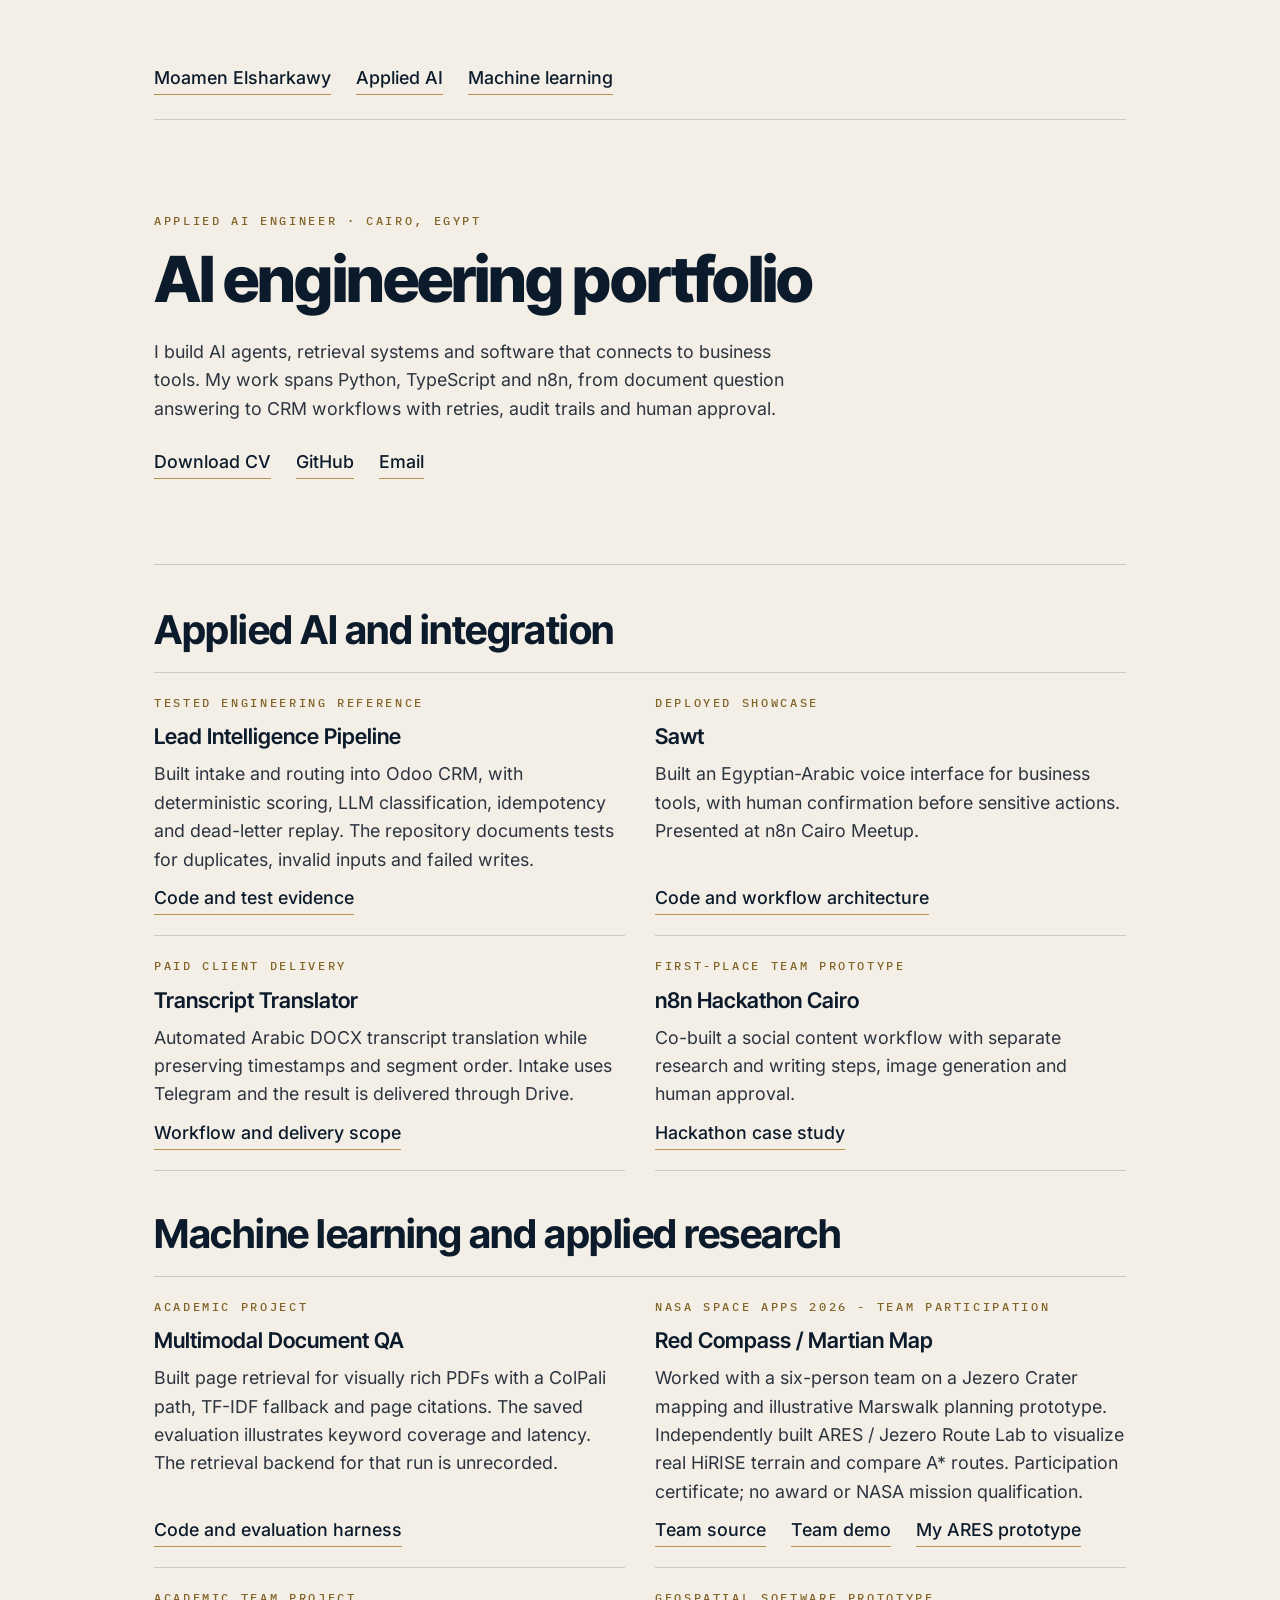
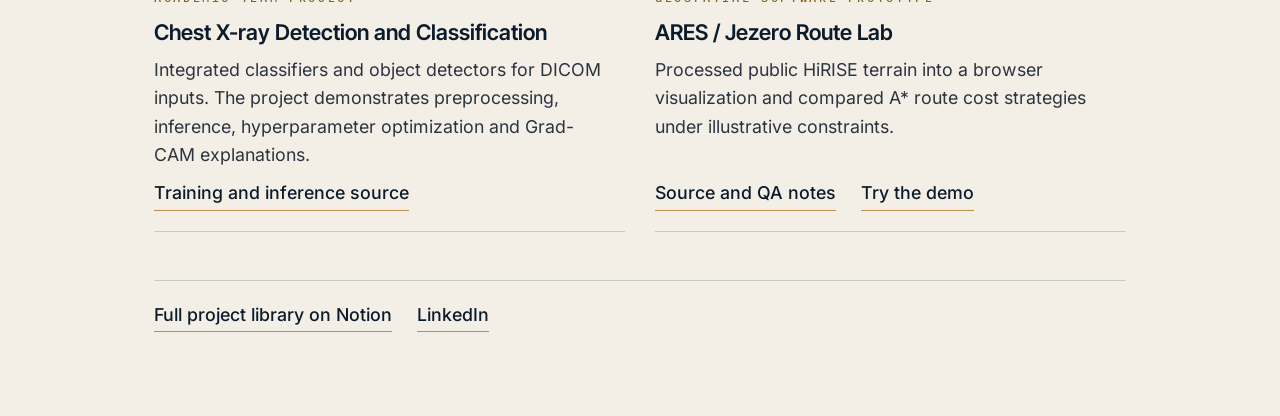
==== commit 532f7ee1: "Add Red Compass NASA Space Apps project to portfolio" ====
--- a/engineering.html
+++ b/engineering.html
@@ -84,6 +84,16 @@
           <div class="action-links"><a class="link-underline" href="https://github.com/Moamen-Elsharkawy/multimodal-rag-colpali">Code and evaluation harness</a></div>
         </article>
         <article class="project">
+          <p class="kicker">NASA Space Apps 2026 - team participation</p>
+          <h3>Red Compass / Martian Map</h3>
+          <p>Worked with a six-person team on a Jezero Crater mapping and illustrative Marswalk planning prototype. Independently built ARES / Jezero Route Lab to visualize real HiRISE terrain and compare A* routes. Participation certificate; no award or NASA mission qualification.</p>
+          <div class="action-links">
+            <a class="link-underline" href="https://github.com/Abodawoud/Nasa-Challenge-Martian-Map">Team source</a>
+            <a class="link-underline" href="https://nasa-challenge-martian-map.vercel.app/">Team demo</a>
+            <a class="link-underline" href="https://github.com/Moamen-Elsharkawy/ares-jezero-route-lab">My ARES prototype</a>
+          </div>
+        </article>
+        <article class="project">
           <p class="kicker">Academic team project</p>
           <h3>Chest X-ray Detection and Classification</h3>
           <p>Integrated classifiers and object detectors for DICOM inputs. The project demonstrates preprocessing, inference, hyperparameter optimization and Grad-CAM explanations.</p>
